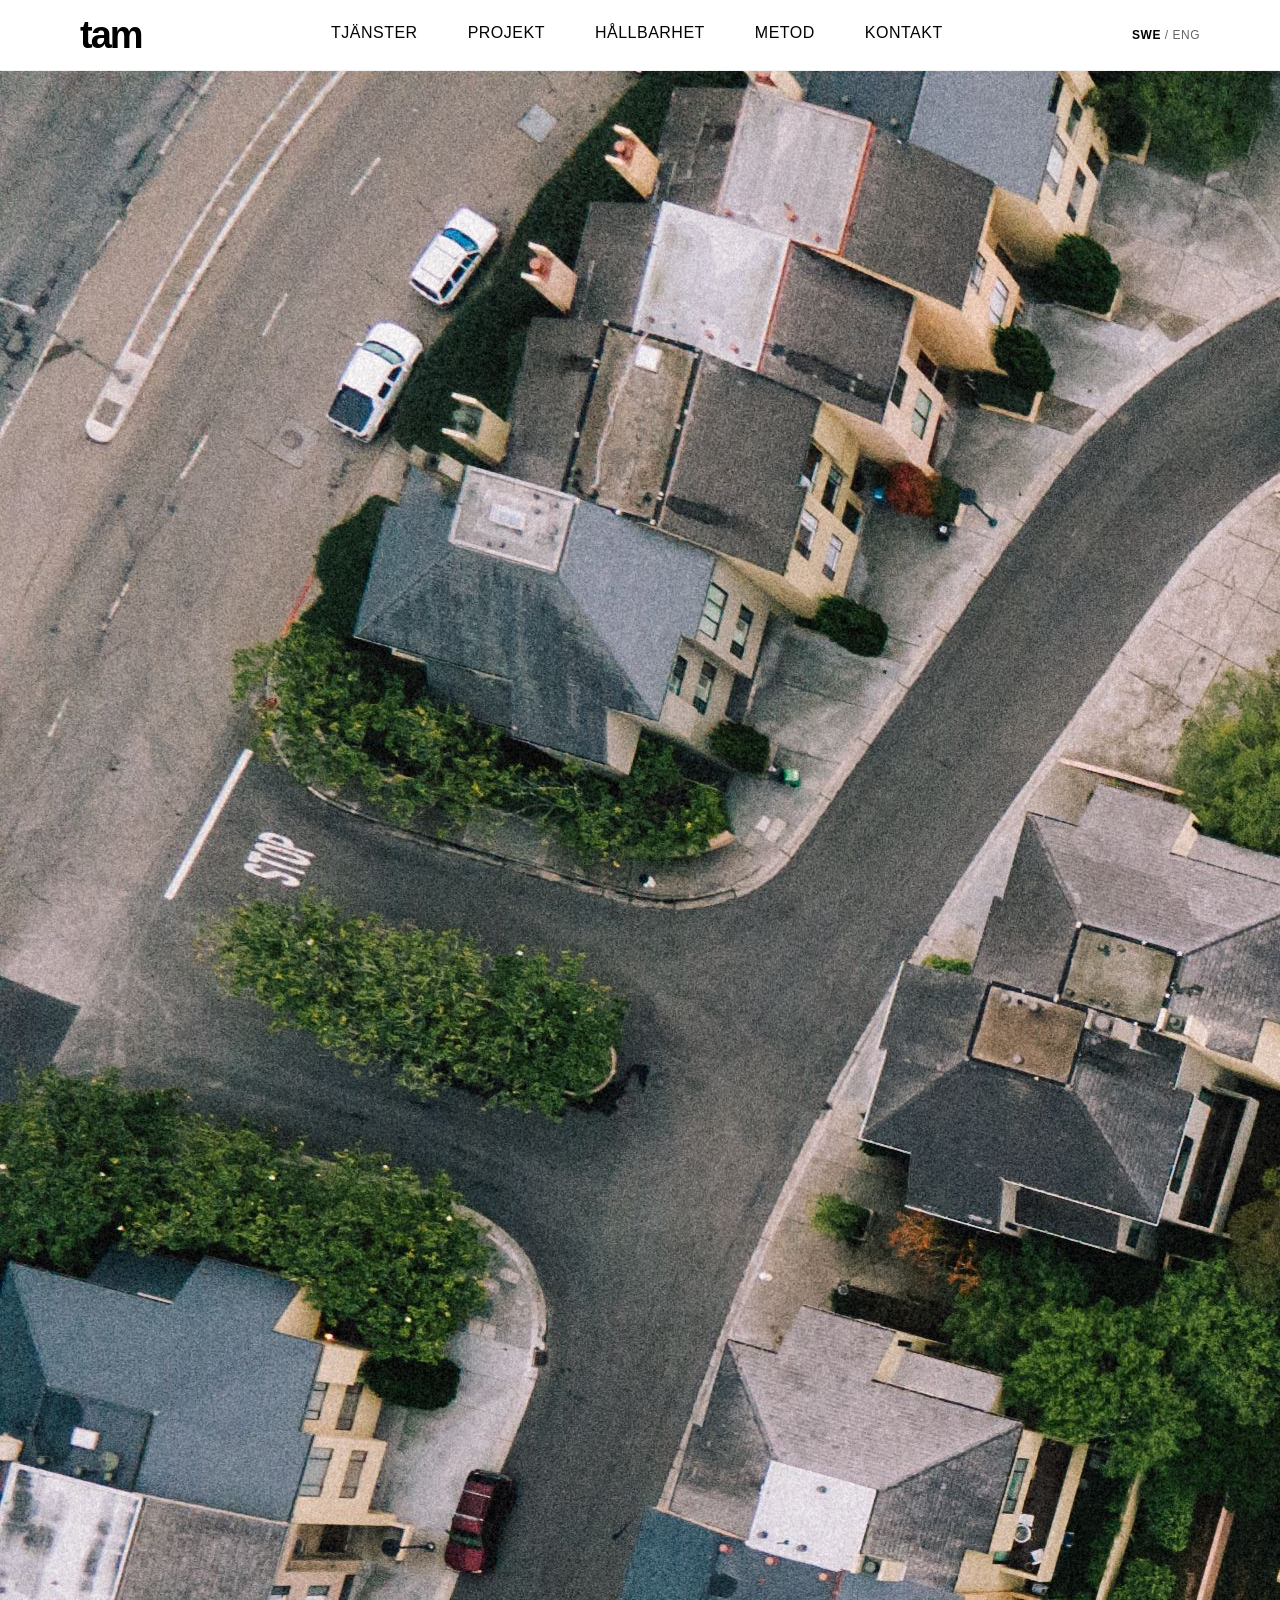
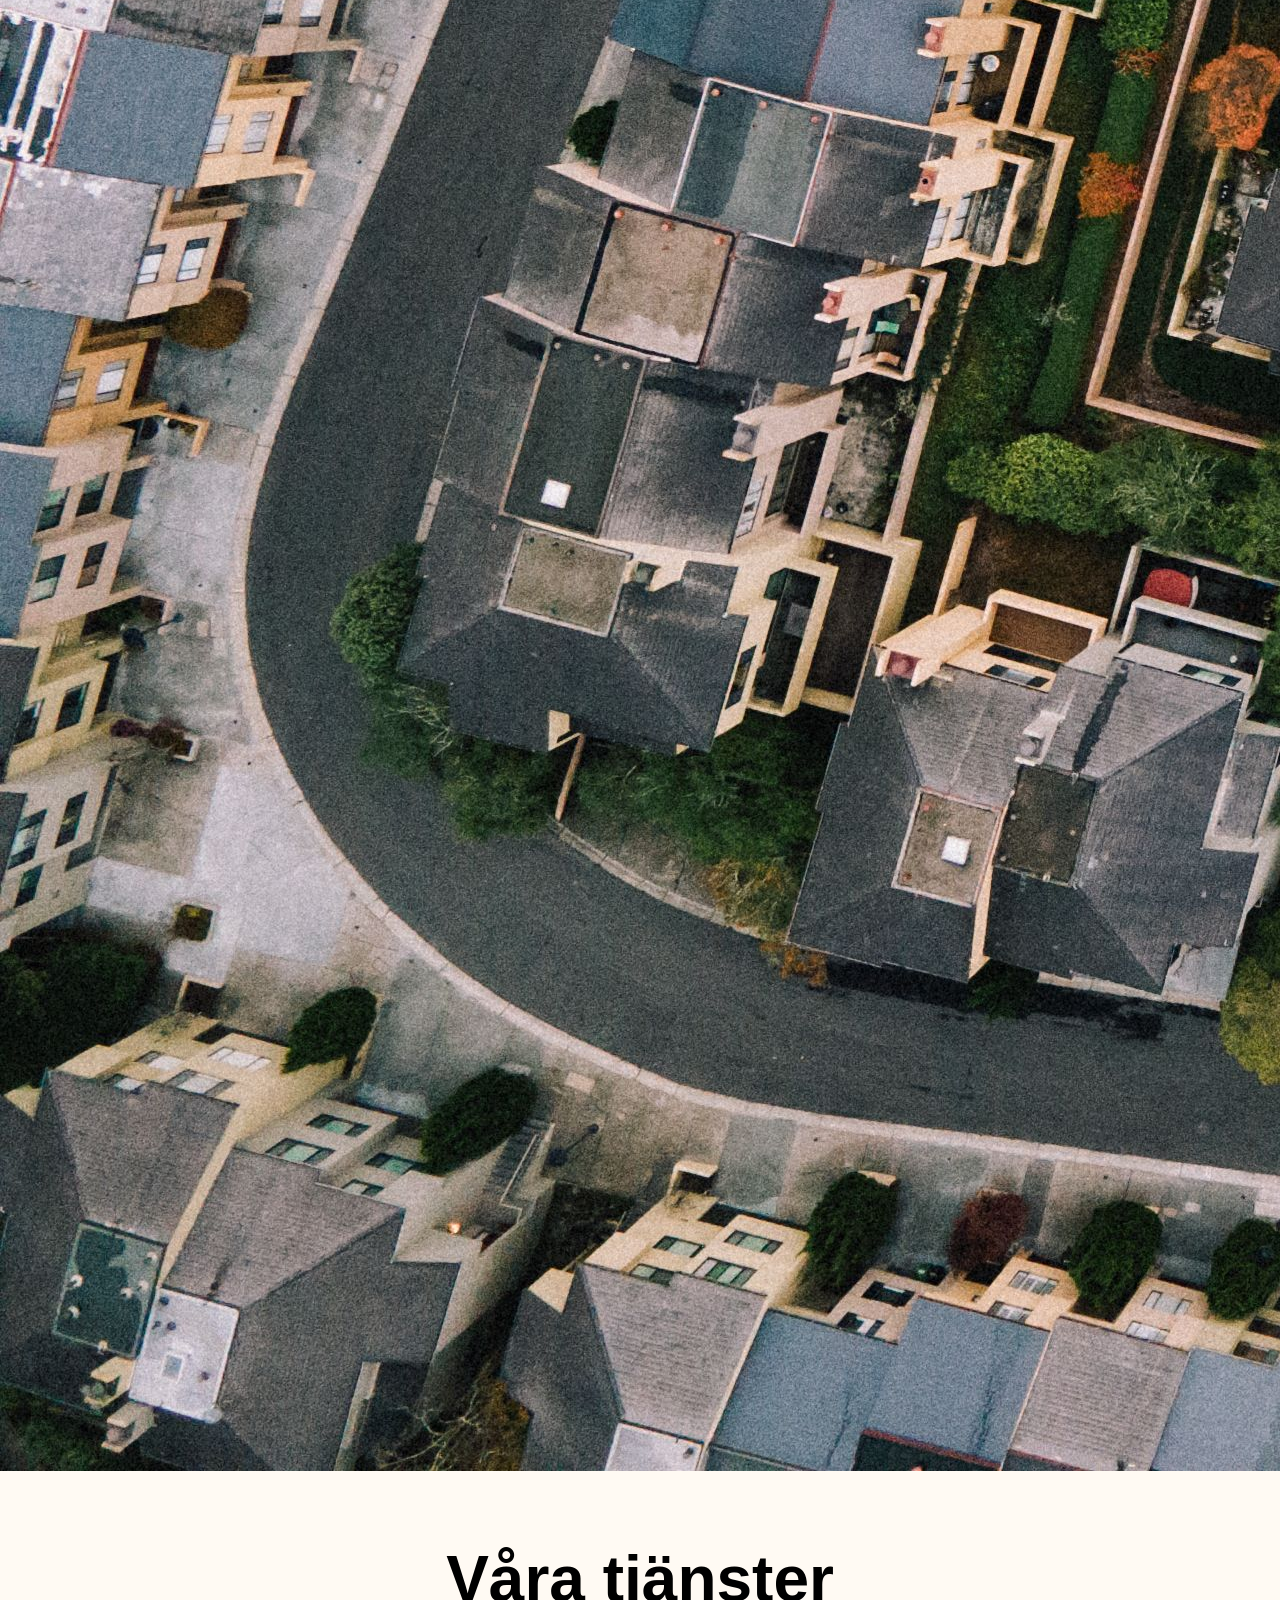
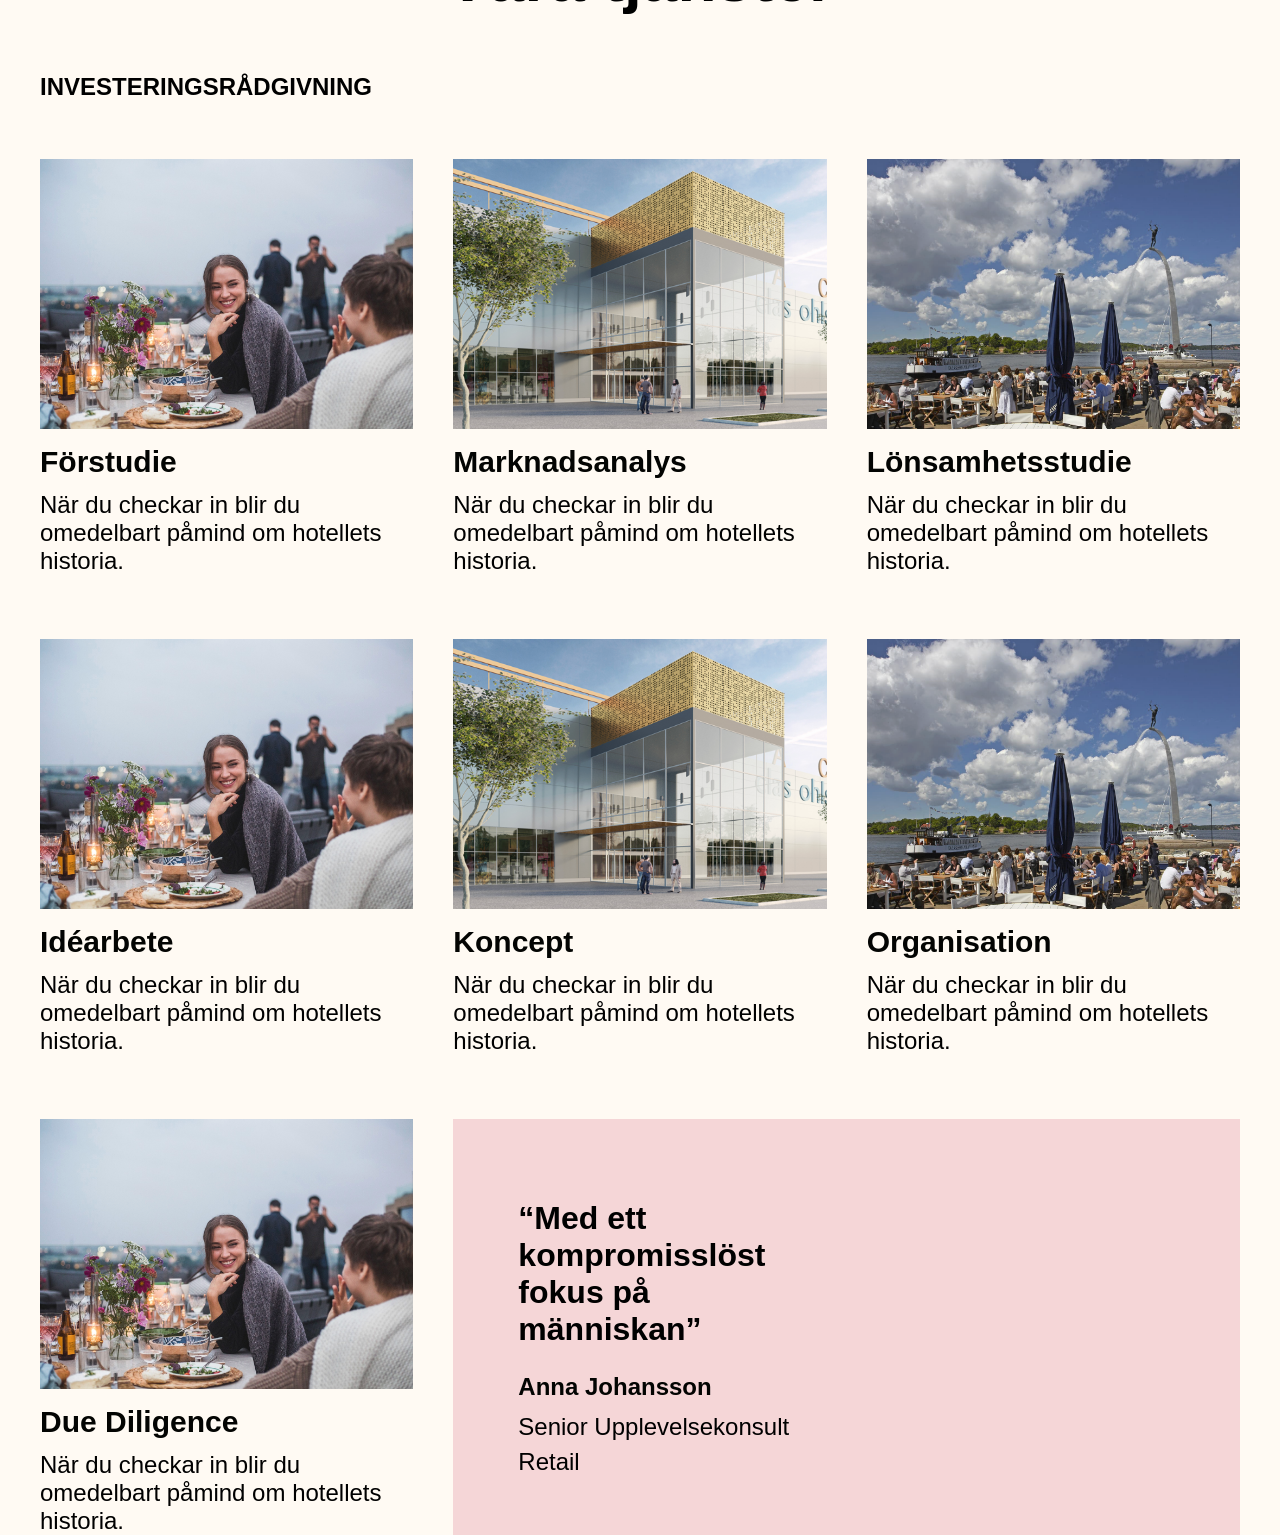
==== services.html @ a82e9031 "Add services page with layout, styles, and images" ====
<!DOCTYPE html>
<html lang="sv">
<head>
    <meta charset="UTF-8">
    <meta name="viewport" content="width=device-width, initial-scale=1.0">
      <link rel="stylesheet" href="https://use.typekit.net/byh4wcl.css" />
    <link rel="stylesheet" href="./assets/css/main.css" />
    <link rel="preconnect" href="https://fonts.googleapis.com" />
    <link rel="preconnect" href="https://fonts.gstatic.com" crossorigin />
    <title>TAM Group - Där historia möter framtid</title>
    
   
</head>
<body>
     <!-- HEADER -->
        <header class="site-header">
            <!-- Inner Container: 1559px max-width -->
            <div class="container header-inner">
                <a href="/" class="logo">tam</a>
                
                <nav class="main-nav">
                    <a href="#">TJÄNSTER</a>
                    <a href="#">PROJEKT</a>
                    <a href="#">HÅLLBARHET</a>
                    <a href="#" class="active">METOD</a> <!-- Marked active based on design -->
                    <a href="#">KONTAKT</a>
                </nav>

                <div class="lang-switch">
                    <a href="#" class="active">SWE</a> / <a href="#">ENG</a>
                </div>
            </div>
        </header>

        <!-- HERO MODULE -->
        <!-- Can be image or video. Using an img tag here with object-fit cover -->
        <section class="hero-module">
            <!-- Placeholder image resembling a European street facade -->
            <img src="./assets/images/banner.jpg" alt="Historical Building Background" class="hero-media">
        </section>

    <!-- Main Wrapper: 1724px max-width -->
    <div class="main-wrapper">
<section class="services">

    <div class="container">

        <h2 class="services__heading">
            Våra tjänster
        </h2>

        <!-- Group 1 -->
        <div class="services-group">

            <span class="services-group__label">
                INVESTERINGSRÅDGIVNING
            </span>

            <div class="services-grid">

                <article class="service-card">
                    <div class="service-card__image">
                        <img src="./assets/images/service-1.png" alt="Förstudie">
                    </div>

                    <h3 class="service-card__title">
                        Förstudie
                    </h3>

                    <p class="service-card__description">
                        När du checkar in blir du omedelbart påmind om hotellets historia.
                    </p>
                </article>

                <article class="service-card">
                    <div class="service-card__image">
                        <img src="./assets/images/service-2.png" alt="Marknadsanalys">
                    </div>

                    <h3 class="service-card__title">
                        Marknadsanalys
                    </h3>

                    <p class="service-card__description">
                        När du checkar in blir du omedelbart påmind om hotellets historia.
                    </p>
                </article>

                <article class="service-card">
                    <div class="service-card__image">
                        <img src="./assets/images/service-3.png" alt="Lönsamhetsstudie">
                    </div>

                    <h3 class="service-card__title">
                        Lönsamhetsstudie
                    </h3>

                    <p class="service-card__description">
                        När du checkar in blir du omedelbart påmind om hotellets historia.
                    </p>
                </article>

                <article class="service-card">
                    <div class="service-card__image">
                        <img src="./assets/images/service-1.png" alt="Idéarbete">
                    </div>

                    <h3 class="service-card__title">
                        Idéarbete
                    </h3>

                    <p class="service-card__description">
                        När du checkar in blir du omedelbart påmind om hotellets historia.
                    </p>
                </article>

                <article class="service-card">
                    <div class="service-card__image">
                        <img src="./assets/images/service-2.png" alt="Koncept">
                    </div>

                    <h3 class="service-card__title">
                        Koncept
                    </h3>

                    <p class="service-card__description">
                        När du checkar in blir du omedelbart påmind om hotellets historia.
                    </p>
                </article>

                <article class="service-card">
                    <div class="service-card__image">
                        <img src="./assets/images/service-3.png" alt="Organisation">
                    </div>

                    <h3 class="service-card__title">
                        Organisation
                    </h3>

                    <p class="service-card__description">
                        När du checkar in blir du omedelbart påmind om hotellets historia.
                    </p>
                </article>
                   <article class="service-card">
                    <div class="service-card__image">
                        <img src="./assets/images/service-1.png" alt="Organisation">
                    </div>

                    <h3 class="service-card__title">
                        Due Diligence
                    </h3>

                    <p class="service-card__description">
                        När du checkar in blir du omedelbart påmind om hotellets historia.
                    </p>
                </article>

                <!-- Testimonial Card -->
                <article class="testimonial-card">

    <div class="testimonial-card__content">

        <blockquote class="testimonial-card__quote">
            “Med ett kompromisslöst fokus på människan”
        </blockquote>

        <div class="testimonial-card__author">
            <h4 class="testimonial-card__name">
                Anna Johansson
            </h4>

            <p class="testimonial-card__position">
                Senior Upplevelsekonsult Retail
            </p>
        </div>

    </div>

    <div class="testimonial-card__image">
        <img src="./assets/images/testimonial.png" alt="Anna Johansson">
    </div>

</article>

            </div>

        </div>

    </div>

</section>
       

   
    </div>

</body>
</html>
---- assets/css/main.css ----
@import url("./modules/layout.css");
@import url("./modules/header.css");
@import url("./modules/hero.css");
@import url("./modules/testimonial.css");
@import url("./modules/service.css");
*,
*::before,
*::after {
  box-sizing: border-box;
  margin: 0;
  padding: 0;
}

body {
  font-family: "PP Agrandir", sans-serif;
  color: #000;
  background-color: #FFFAF3; /* Light background outside the wrapper */
}

a {
  text-decoration: none;
  color: inherit;
}
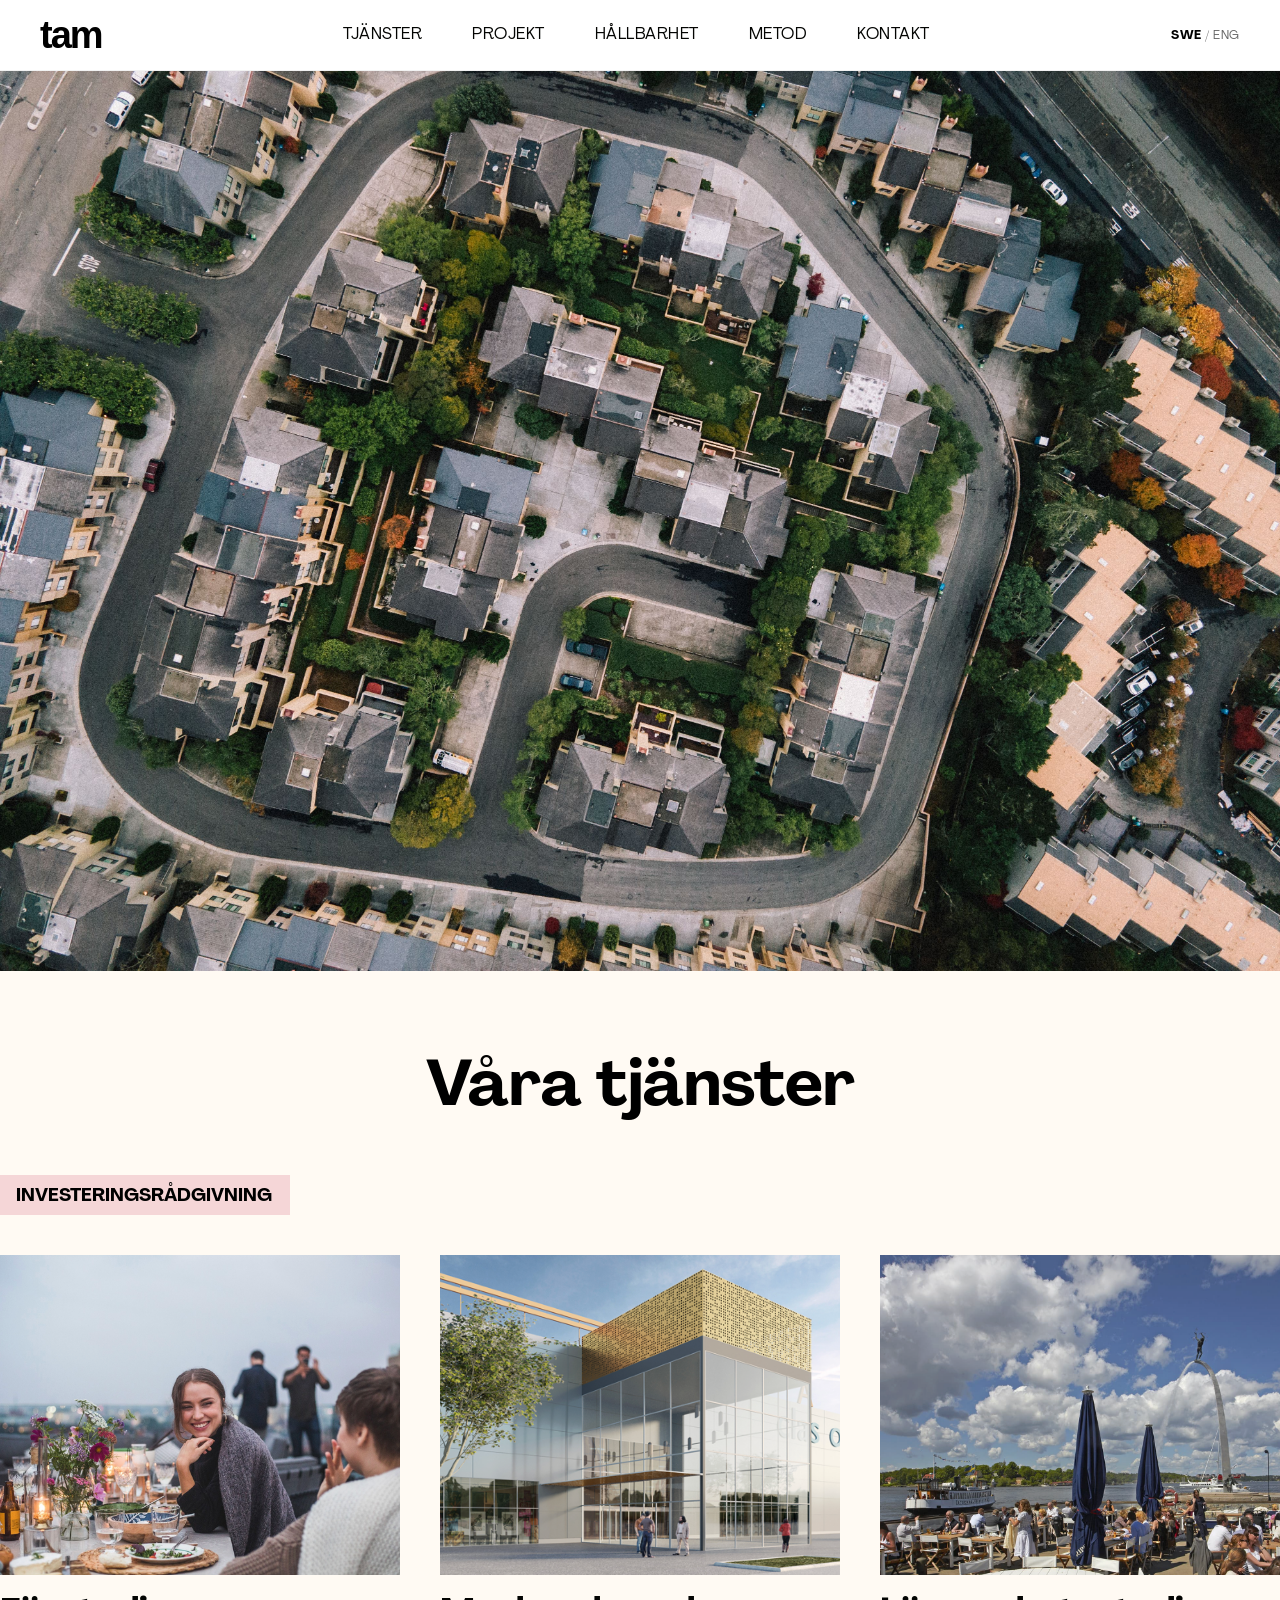
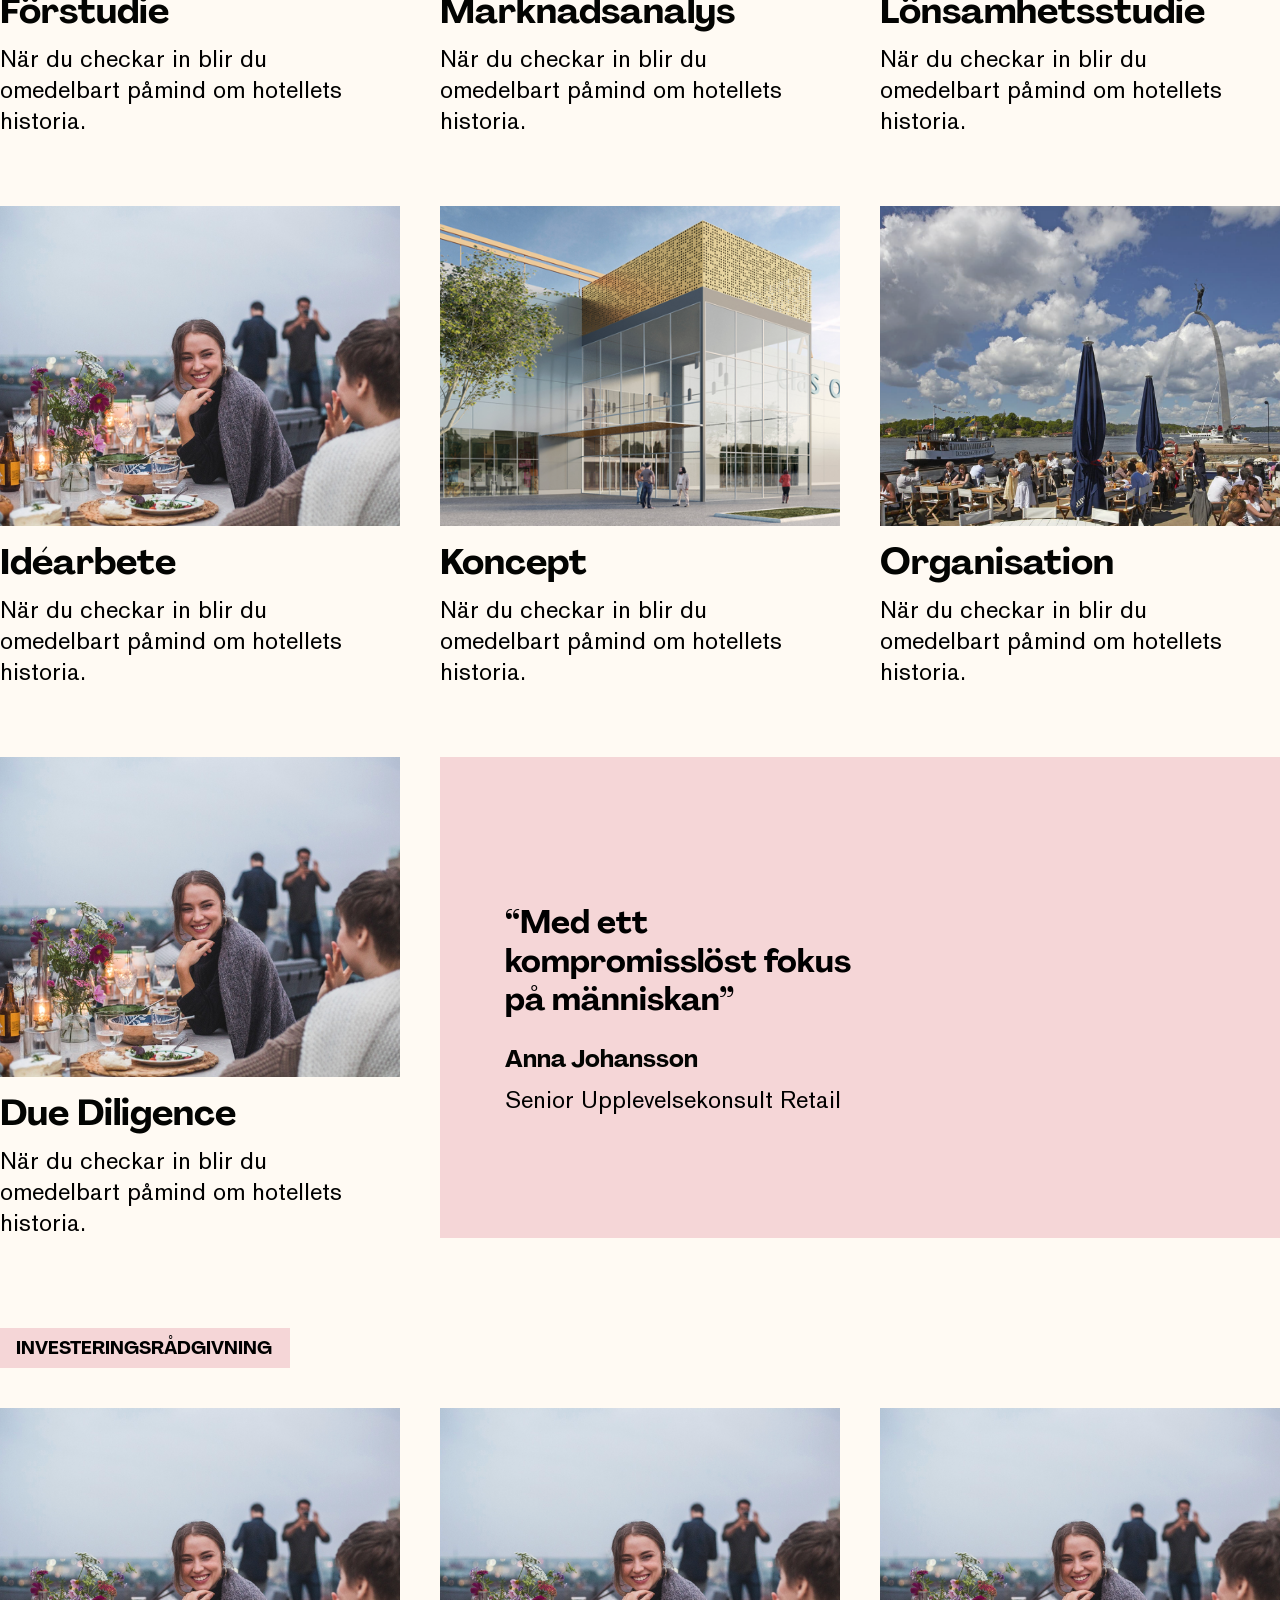
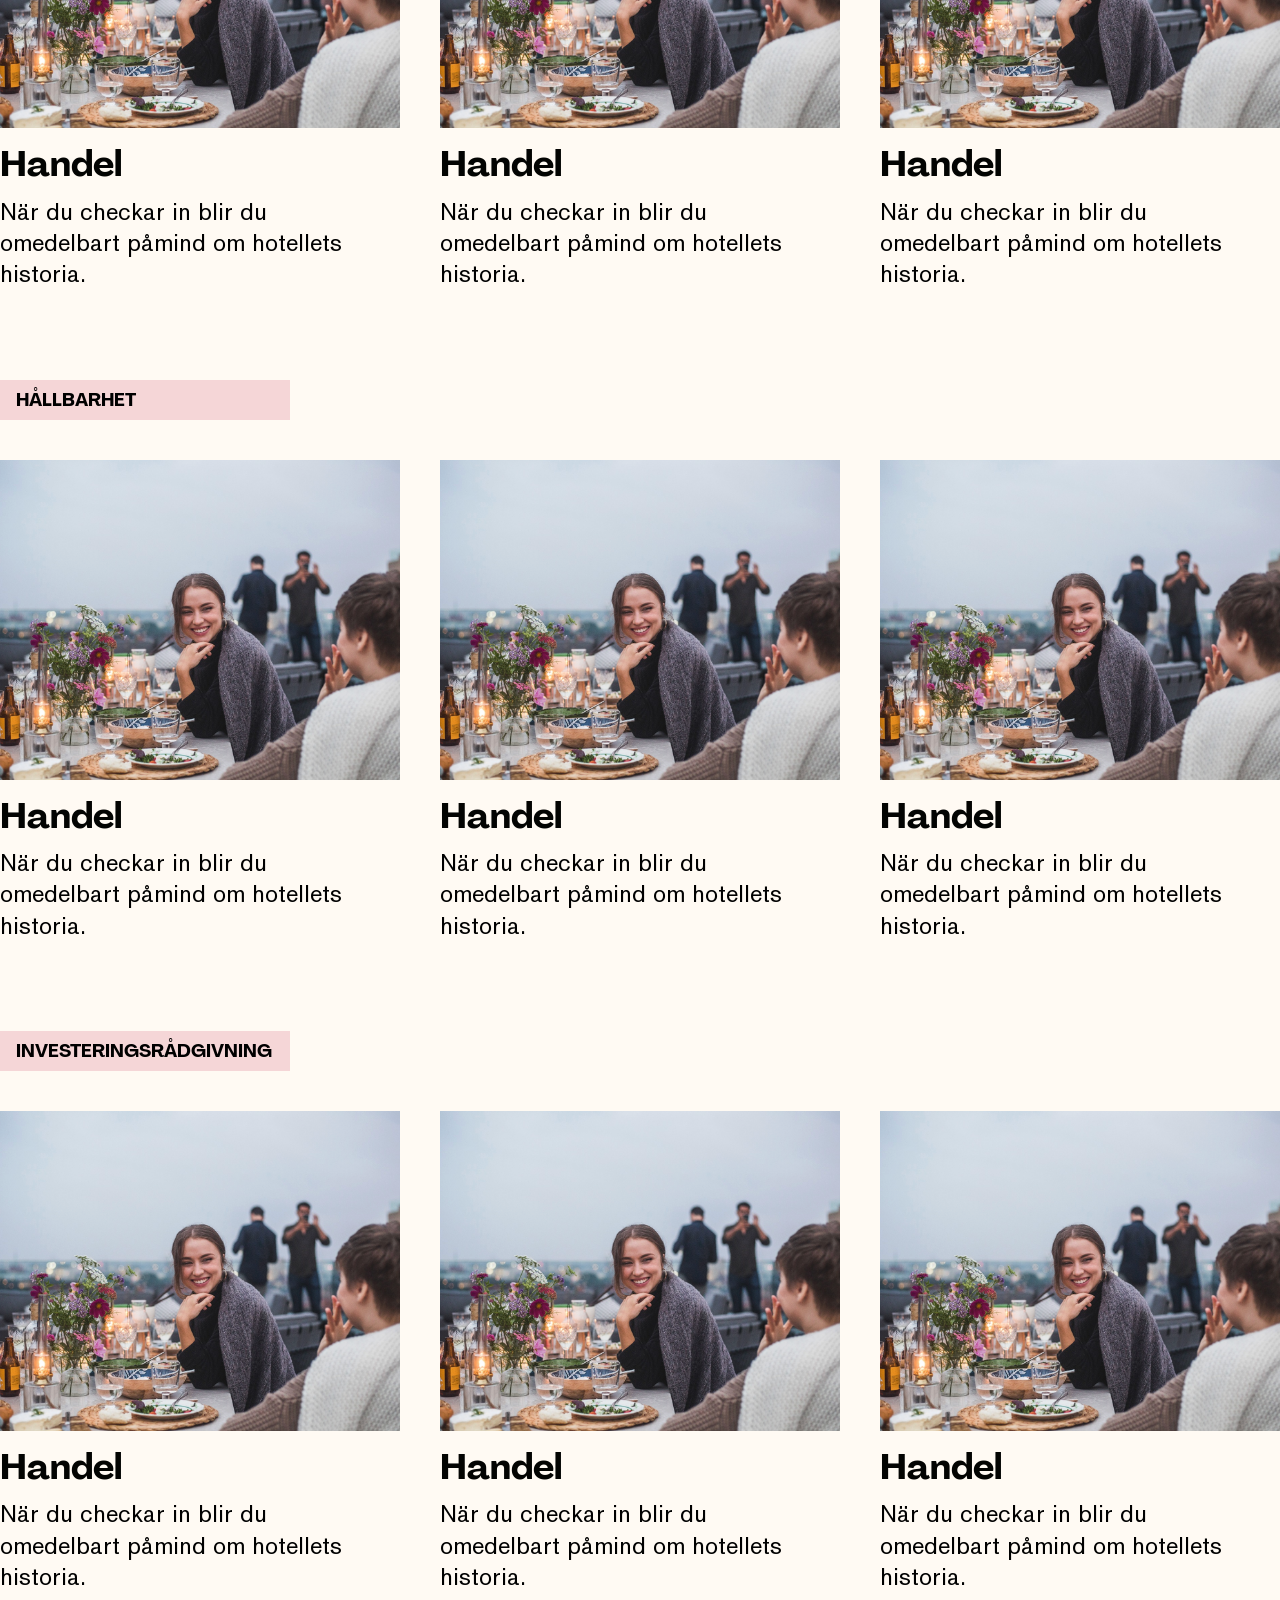
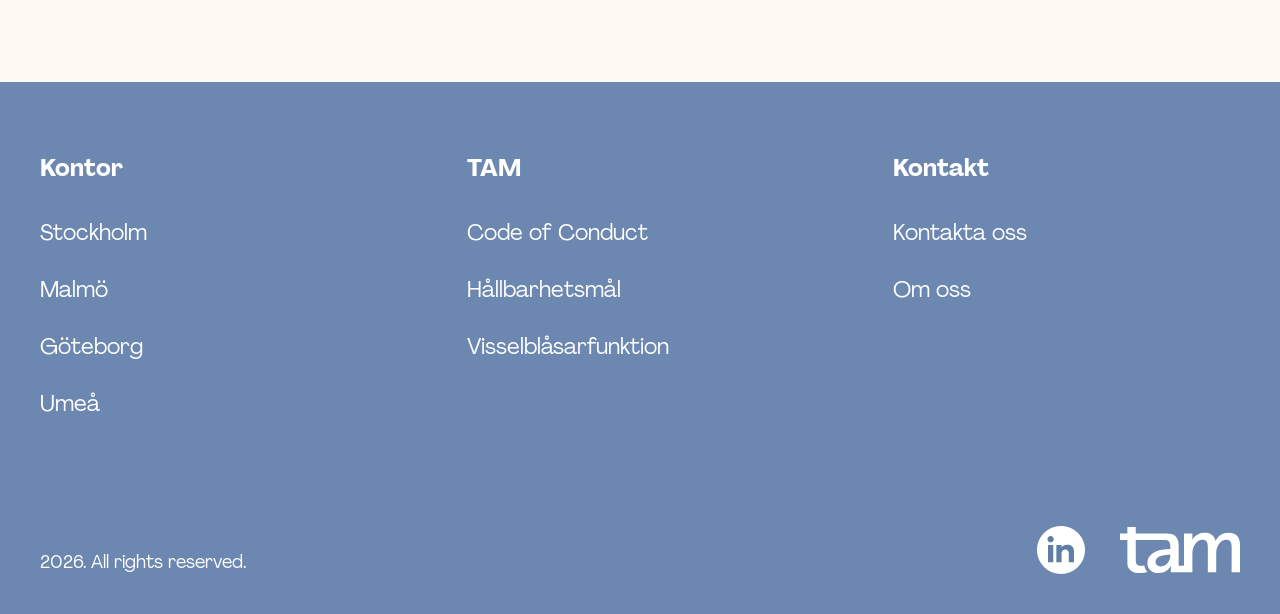
==== commit ae471dd9: "added project page" ====
--- a/services.html
+++ b/services.html
@@ -1,198 +1,415 @@
-<!DOCTYPE html>
+<!doctype html>
 <html lang="sv">
-<head>
-    <meta charset="UTF-8">
-    <meta name="viewport" content="width=device-width, initial-scale=1.0">
-      <link rel="stylesheet" href="https://use.typekit.net/byh4wcl.css" />
+  <head>
+    <meta charset="UTF-8" />
+    <meta name="viewport" content="width=device-width, initial-scale=1.0" />
+    <link rel="stylesheet" href="https://use.typekit.net/byh4wcl.css" />
     <link rel="stylesheet" href="./assets/css/main.css" />
     <link rel="preconnect" href="https://fonts.googleapis.com" />
     <link rel="preconnect" href="https://fonts.gstatic.com" crossorigin />
     <title>TAM Group - Där historia möter framtid</title>
-    
-   
-</head>
-<body>
-     <!-- HEADER -->
-        <header class="site-header">
-            <!-- Inner Container: 1559px max-width -->
-            <div class="container header-inner">
-                <a href="/" class="logo">tam</a>
-                
-                <nav class="main-nav">
-                    <a href="#">TJÄNSTER</a>
-                    <a href="#">PROJEKT</a>
-                    <a href="#">HÅLLBARHET</a>
-                    <a href="#" class="active">METOD</a> <!-- Marked active based on design -->
-                    <a href="#">KONTAKT</a>
-                </nav>
-
-                <div class="lang-switch">
-                    <a href="#" class="active">SWE</a> / <a href="#">ENG</a>
-                </div>
-            </div>
-        </header>
-
-        <!-- HERO MODULE -->
-        <!-- Can be image or video. Using an img tag here with object-fit cover -->
-        <section class="hero-module">
-            <!-- Placeholder image resembling a European street facade -->
-            <img src="./assets/images/banner.jpg" alt="Historical Building Background" class="hero-media">
-        </section>
-
-    <!-- Main Wrapper: 1724px max-width -->
-    <div class="main-wrapper">
-<section class="services">
-
-    <div class="container">
-
-        <h2 class="services__heading">
-            Våra tjänster
-        </h2>
-
-        <!-- Group 1 -->
-        <div class="services-group">
-
-            <span class="services-group__label">
-                INVESTERINGSRÅDGIVNING
-            </span>
+  </head>
+  <body>
+    <div class="main">
+      <!-- HEADER -->
+      <header class="site-header">
+        <!-- Inner Container: 1559px max-width -->
+        <div class="container header-inner">
+          <a href="/" class="logo">tam</a>
+
+          <nav class="main-nav">
+            <a href="#">TJÄNSTER</a>
+            <a href="#">PROJEKT</a>
+            <a href="#">HÅLLBARHET</a>
+            <a href="#" class="active">METOD</a>
+            <!-- Marked active based on design -->
+            <a href="#">KONTAKT</a>
+          </nav>
+
+          <div class="lang-switch">
+            <a href="#" class="active">SWE</a> / <a href="#">ENG</a>
+          </div>
+        </div>
+      </header>
+      <section class="hero-banner-section">
+        <div class="hero-banner-wrapper">
+          <div class="hero-banner-image">
+            <img src="./assets/images/banner.jpg" alt="Hero Banner" />
+          </div>
+        </div>
+      </section>
+
+      <section class="services">
+        <div class="container">
+          <h2>Våra tjänster</h2>
+
+          <div class="services-group">
+            <div class="services-group__header">
+              <span> INVESTERINGSRÅDGIVNING </span>
+            </div>
 
             <div class="services-grid">
-
-                <article class="service-card">
-                    <div class="service-card__image">
-                        <img src="./assets/images/service-1.png" alt="Förstudie">
-                    </div>
-
-                    <h3 class="service-card__title">
-                        Förstudie
-                    </h3>
-
-                    <p class="service-card__description">
-                        När du checkar in blir du omedelbart påmind om hotellets historia.
+              <article class="service-card">
+                <div class="service-card__image">
+                  <img src="./assets/images/service-1.png" alt="Förstudie" />
+                </div>
+
+                <div class="service-card__body">
+                  <h3>Förstudie</h3>
+
+                  <p>
+                    När du checkar in blir du omedelbart påmind om hotellets
+                    historia.
+                  </p>
+                </div>
+              </article>
+
+              <article class="service-card">
+                <div class="service-card__image">
+                  <img
+                    src="./assets/images/service-2.png"
+                    alt="Marknadsanalys"
+                  />
+                </div>
+
+                <div class="service-card__body">
+                  <h3>Marknadsanalys</h3>
+
+                  <p>
+                    När du checkar in blir du omedelbart påmind om hotellets
+                    historia.
+                  </p>
+                </div>
+              </article>
+
+              <article class="service-card">
+                <div class="service-card__image">
+                  <img
+                    src="./assets/images/service-3.png"
+                    alt="Lönsamhetsstudie"
+                  />
+                </div>
+
+                <div class="service-card__body">
+                  <h3>Lönsamhetsstudie</h3>
+
+                  <p>
+                    När du checkar in blir du omedelbart påmind om hotellets
+                    historia.
+                  </p>
+                </div>
+              </article>
+
+              <article class="service-card">
+                <div class="service-card__image">
+                  <img src="./assets/images/service-1.png" alt="Idéarbete" />
+                </div>
+
+                <div class="service-card__body">
+                  <h3 class="service-card__title">Idéarbete</h3>
+
+                  <p class="service-card__description">
+                    När du checkar in blir du omedelbart påmind om hotellets
+                    historia.
+                  </p>
+                </div>
+              </article>
+
+              <article class="service-card">
+                <div class="service-card__image">
+                  <img src="./assets/images/service-2.png" alt="Koncept" />
+                </div>
+
+                <div class="service-card__body">
+                  <h3 class="service-card__title">Koncept</h3>
+
+                  <p class="service-card__description">
+                    När du checkar in blir du omedelbart påmind om hotellets
+                    historia.
+                  </p>
+                </div>
+              </article>
+
+              <article class="service-card">
+                <div class="service-card__image">
+                  <img src="./assets/images/service-3.png" alt="Organisation" />
+                </div>
+
+                <div class="service-card__body">
+                  <h3 class="service-card__title">Organisation</h3>
+
+                  <p class="service-card__description">
+                    När du checkar in blir du omedelbart påmind om hotellets
+                    historia.
+                  </p>
+                </div>
+              </article>
+
+              <article class="service-card">
+                <div class="service-card__image">
+                  <img
+                    src="./assets/images/service-1.png"
+                    alt="Due Diligence"
+                  />
+                </div>
+
+                <div class="service-card__body">
+                  <h3 class="service-card__title">Due Diligence</h3>
+
+                  <p class="service-card__description">
+                    När du checkar in blir du omedelbart påmind om hotellets
+                    historia.
+                  </p>
+                </div>
+              </article>
+
+              <!-- Testimonial Card -->
+
+              <article class="testimonial-card">
+                <div class="testimonial-card__content">
+                  <blockquote class="testimonial-card__quote">
+                    “Med ett kompromisslöst fokus på människan”
+                  </blockquote>
+
+                  <div class="testimonial-card__author">
+                    <h4 class="testimonial-card__name">Anna Johansson</h4>
+
+                    <p class="testimonial-card__position">
+                      Senior Upplevelsekonsult Retail
                     </p>
-                </article>
-
-                <article class="service-card">
-                    <div class="service-card__image">
-                        <img src="./assets/images/service-2.png" alt="Marknadsanalys">
-                    </div>
-
-                    <h3 class="service-card__title">
-                        Marknadsanalys
-                    </h3>
-
-                    <p class="service-card__description">
-                        När du checkar in blir du omedelbart påmind om hotellets historia.
-                    </p>
-                </article>
-
-                <article class="service-card">
-                    <div class="service-card__image">
-                        <img src="./assets/images/service-3.png" alt="Lönsamhetsstudie">
-                    </div>
-
-                    <h3 class="service-card__title">
-                        Lönsamhetsstudie
-                    </h3>
-
-                    <p class="service-card__description">
-                        När du checkar in blir du omedelbart påmind om hotellets historia.
-                    </p>
-                </article>
-
-                <article class="service-card">
-                    <div class="service-card__image">
-                        <img src="./assets/images/service-1.png" alt="Idéarbete">
-                    </div>
-
-                    <h3 class="service-card__title">
-                        Idéarbete
-                    </h3>
-
-                    <p class="service-card__description">
-                        När du checkar in blir du omedelbart påmind om hotellets historia.
-                    </p>
-                </article>
-
-                <article class="service-card">
-                    <div class="service-card__image">
-                        <img src="./assets/images/service-2.png" alt="Koncept">
-                    </div>
-
-                    <h3 class="service-card__title">
-                        Koncept
-                    </h3>
-
-                    <p class="service-card__description">
-                        När du checkar in blir du omedelbart påmind om hotellets historia.
-                    </p>
-                </article>
-
-                <article class="service-card">
-                    <div class="service-card__image">
-                        <img src="./assets/images/service-3.png" alt="Organisation">
-                    </div>
-
-                    <h3 class="service-card__title">
-                        Organisation
-                    </h3>
-
-                    <p class="service-card__description">
-                        När du checkar in blir du omedelbart påmind om hotellets historia.
-                    </p>
-                </article>
-                   <article class="service-card">
-                    <div class="service-card__image">
-                        <img src="./assets/images/service-1.png" alt="Organisation">
-                    </div>
-
-                    <h3 class="service-card__title">
-                        Due Diligence
-                    </h3>
-
-                    <p class="service-card__description">
-                        När du checkar in blir du omedelbart påmind om hotellets historia.
-                    </p>
-                </article>
-
-                <!-- Testimonial Card -->
-                <article class="testimonial-card">
-
-    <div class="testimonial-card__content">
-
-        <blockquote class="testimonial-card__quote">
-            “Med ett kompromisslöst fokus på människan”
-        </blockquote>
-
-        <div class="testimonial-card__author">
-            <h4 class="testimonial-card__name">
-                Anna Johansson
-            </h4>
-
-            <p class="testimonial-card__position">
-                Senior Upplevelsekonsult Retail
-            </p>
-        </div>
-
+                  </div>
+                </div>
+
+                <div class="testimonial-card__image">
+                  <img
+                    src="./assets/images/testimonial.png"
+                    alt="Anna Johansson"
+                  />
+                </div>
+              </article>
+            </div>
+          </div>
+        </div>
+      </section>
+
+      <section class="services">
+        <div class="container">
+          <div class="services-group">
+            <div class="services-group__header">
+              <span> INVESTERINGSRÅDGIVNING </span>
+            </div>
+
+            <div class="services-grid">
+              <article class="service-card">
+                <div class="service-card__image">
+                  <img src="./assets/images/service-1.png" alt="" />
+                </div>
+
+                <div class="service-card__body">
+                  <h3>Handel</h3>
+
+                  <p>
+                    När du checkar in blir du omedelbart påmind om hotellets
+                    historia.
+                  </p>
+                </div>
+              </article>
+
+              <article class="service-card">
+                <div class="service-card__image">
+                  <img src="./assets/images/service-1.png" alt="" />
+                </div>
+
+                <div class="service-card__body">
+                  <h3>Handel</h3>
+
+                  <p>
+                    När du checkar in blir du omedelbart påmind om hotellets
+                    historia.
+                  </p>
+                </div>
+              </article>
+
+              <article class="service-card">
+                <div class="service-card__image">
+                  <img src="./assets/images/service-1.png" alt="" />
+                </div>
+
+                <div class="service-card__body">
+                  <h3>Handel</h3>
+
+                  <p>
+                    När du checkar in blir du omedelbart påmind om hotellets
+                    historia.
+                  </p>
+                </div>
+              </article>
+            </div>
+          </div>
+        </div>
+      </section>
+
+      <section class="services">
+        <div class="container">
+          <div class="services-group">
+            <div class="services-group__header">
+              <span> HÅLLBARHET </span>
+            </div>
+
+            <div class="services-grid">
+              <article class="service-card">
+                <div class="service-card__image">
+                  <img src="./assets/images/service-1.png" alt="" />
+                </div>
+
+                <div class="service-card__body">
+                  <h3>Handel</h3>
+
+                  <p>
+                    När du checkar in blir du omedelbart påmind om hotellets
+                    historia.
+                  </p>
+                </div>
+              </article>
+
+              <article class="service-card">
+                <div class="service-card__image">
+                  <img src="./assets/images/service-1.png" alt="" />
+                </div>
+
+                <div class="service-card__body">
+                  <h3>Handel</h3>
+
+                  <p>
+                    När du checkar in blir du omedelbart påmind om hotellets
+                    historia.
+                  </p>
+                </div>
+              </article>
+
+              <article class="service-card">
+                <div class="service-card__image">
+                  <img src="./assets/images/service-1.png" alt="" />
+                </div>
+
+                <div class="service-card__body">
+                  <h3>Handel</h3>
+
+                  <p>
+                    När du checkar in blir du omedelbart påmind om hotellets
+                    historia.
+                  </p>
+                </div>
+              </article>
+            </div>
+          </div>
+        </div>
+      </section>
+
+      <section class="services">
+        <div class="container">
+          <div class="services-group">
+            <div class="services-group__header">
+              <span> INVESTERINGSRÅDGIVNING </span>
+            </div>
+
+            <div class="services-grid">
+              <article class="service-card">
+                <div class="service-card__image">
+                  <img src="./assets/images/service-1.png" alt="" />
+                </div>
+
+                <div class="service-card__body">
+                  <h3>Handel</h3>
+
+                  <p>
+                    När du checkar in blir du omedelbart påmind om hotellets
+                    historia.
+                  </p>
+                </div>
+              </article>
+
+              <article class="service-card">
+                <div class="service-card__image">
+                  <img src="./assets/images/service-1.png" alt="" />
+                </div>
+
+                <div class="service-card__body">
+                  <h3>Handel</h3>
+
+                  <p>
+                    När du checkar in blir du omedelbart påmind om hotellets
+                    historia.
+                  </p>
+                </div>
+              </article>
+
+              <article class="service-card">
+                <div class="service-card__image">
+                  <img src="./assets/images/service-1.png" alt="" />
+                </div>
+
+                <div class="service-card__body">
+                  <h3>Handel</h3>
+
+                  <p>
+                    När du checkar in blir du omedelbart påmind om hotellets
+                    historia.
+                  </p>
+                </div>
+              </article>
+            </div>
+          </div>
+        </div>
+      </section>
+
+      <footer class="footer-section">
+        <div class="main-wrapper footer-container">
+          <div class="footer-columns">
+            <div class="footer-column">
+              <div class="footer-heading">Kontor</div>
+
+              <ul class="footer-links">
+                <li><a href="#">Stockholm</a></li>
+                <li><a href="#">Malmö</a></li>
+                <li><a href="#">Göteborg</a></li>
+                <li><a href="#">Umeå</a></li>
+              </ul>
+            </div>
+
+            <div class="footer-column">
+              <div class="footer-heading">TAM</div>
+
+              <ul class="footer-links">
+                <li><a href="#">Code of Conduct</a></li>
+                <li><a href="#">Hållbarhetsmål</a></li>
+                <li><a href="#">Visselblåsarfunktion</a></li>
+              </ul>
+            </div>
+
+            <div class="footer-column">
+              <div class="footer-heading">Kontakt</div>
+
+              <ul class="footer-links">
+                <li><a href="#">Kontakta oss</a></li>
+                <li><a href="#">Om oss</a></li>
+              </ul>
+            </div>
+          </div>
+
+          <div class="footer-bottom">
+            <div class="footer-copyright">2026. All rights reserved.</div>
+
+            <div class="footer-brand">
+              <a href="#" class="linkedin-icon">
+                <img src="./assets/images/linkedin.svg" alt="LinkedIn Icon" />
+              </a>
+
+              <img src="./assets/images/footerLogo.svg" alt="TAM Logo" />
+            </div>
+          </div>
+        </div>
+      </footer>
     </div>
-
-    <div class="testimonial-card__image">
-        <img src="./assets/images/testimonial.png" alt="Anna Johansson">
-    </div>
-
-</article>
-
-            </div>
-
-        </div>
-
-    </div>
-
-</section>
-       
-
-   
-    </div>
-
-</body>
-</html>+  </body>
+</html>
--- a/assets/css/main.css
+++ b/assets/css/main.css
@@ -2,6 +2,13 @@
 @import url("./modules/header.css");
 @import url("./modules/hero.css");
 @import url("./modules/testimonial.css");
+@import url("./modules/two-block.css");
+@import url("./modules/footer.css");
+@import url("./modules/Image-Content-Banner.css");
+@import url("./modules//featured-story.css");
+@import url("./modules/two-column.css");
+@import url("./modules/contact.css");
+@import url("./modules/project.css");
 @import url("./modules/service.css");
 *,
 *::before,
@@ -10,6 +17,126 @@
   margin: 0;
   padding: 0;
 }
+
+@font-face {
+    font-family: 'PP Agrandir';
+    src: url('../fonts/PPAgrandir-Black.woff2') format('woff2'),
+         url('../fonts/PPAgrandir-Black.woff') format('woff');
+    font-weight: 900;
+    font-style: normal;
+}
+
+@font-face {
+    font-family: 'PP Agrandir';
+    src: url('../fonts/PPAgrandir-BlackItalic.woff2') format('woff2'),
+         url('../fonts/PPAgrandir-BlackItalic.woff') format('woff');
+    font-weight: 900;
+    font-style: italic;
+}
+
+@font-face {
+    font-family: 'PP Agrandir';
+    src: url('../fonts/PPAgrandir-Bold.woff2') format('woff2'),
+         url('../fonts/PPAgrandir-Bold.woff') format('woff');
+    font-weight: 700;
+    font-style: normal;
+}
+
+@font-face {
+    font-family: 'PP Agrandir';
+    src: url('../fonts/PPAgrandir-BoldItalic.woff2') format('woff2'),
+         url('../fonts/PPAgrandir-BoldItalic.woff') format('woff');
+    font-weight: 700;
+    font-style: italic;
+}
+
+@font-face {
+    font-family: 'PP Agrandir';
+    src: url('../fonts/PPAgrandir-Heavy.woff2') format('woff2'),
+         url('../fonts/PPAgrandir-Heavy.woff') format('woff');
+    font-weight: 800;
+    font-style: normal;
+}
+
+@font-face {
+    font-family: 'PP Agrandir';
+    src: url('../fonts/PPAgrandir-HeavyItalic.woff2') format('woff2'),
+         url('../fonts/PPAgrandir-HeavyItalic.woff') format('woff');
+    font-weight: 800;
+    font-style: italic;
+}
+
+@font-face {
+    font-family: 'PP Agrandir';
+    src: url('../fonts/PPAgrandir-Italic.woff2') format('woff2'),
+         url('../fonts/PPAgrandir-Italic.woff') format('woff');
+    font-weight: 400;
+    font-style: italic;
+}
+
+@font-face {
+    font-family: 'PP Agrandir';
+    src: url('../fonts/PPAgrandir-Light.woff2') format('woff2'),
+         url('../fonts/PPAgrandir-Light.woff') format('woff');
+    font-weight: 300;
+    font-style: normal;
+}
+
+@font-face {
+    font-family: 'PP Agrandir';
+    src: url('../fonts/PPAgrandir-LightItalic.woff2') format('woff2'),
+         url('../fonts/PPAgrandir-LightItalic.woff') format('woff');
+    font-weight: 300;
+    font-style: italic;
+}
+
+@font-face {
+    font-family: 'PP Agrandir';
+    src: url('../fonts/PPAgrandir-Medium.woff2') format('woff2'),
+         url('../fonts/PPAgrandir-Medium.woff') format('woff');
+    font-weight: 500;
+    font-style: normal;
+}
+
+@font-face {
+    font-family: 'PP Agrandir';
+    src: url('../fonts/PPAgrandir-MediumItalic.woff2') format('woff2'),
+         url('../fonts/PPAgrandir-MediumItalic.woff') format('woff');
+    font-weight: 500;
+    font-style: italic;
+}
+
+@font-face {
+    font-family: 'PP Agrandir';
+    src: url('../fonts/PPAgrandir-Regular.woff2') format('woff2'),
+         url('../fonts/PPAgrandir-Regular.woff') format('woff');
+    font-weight: 400;
+    font-style: normal;
+}
+
+@font-face {
+    font-family: 'PP Agrandir';
+    src: url('../fonts/PPAgrandir-Thin.woff2') format('woff2'),
+         url('../fonts/PPAgrandir-Thin.woff') format('woff');
+    font-weight: 200;
+    font-style: normal;
+}
+
+@font-face {
+    font-family: 'PP Agrandir';
+    src: url('../fonts/PPAgrandir-ThinItalic.woff2') format('woff2'),
+         url('../fonts/PPAgrandir-ThinItalic.woff') format('woff');
+    font-weight: 200;
+    font-style: italic;
+}
+
+@font-face {
+    font-family: 'Akzidenz-Grotesk BQ';
+    src: url('../fonts/akzidenz-grotesk-bq-regular.ttf') format('truetype');
+    font-weight: 500;
+    font-style: normal;
+}
+
 
 body {
   font-family: "PP Agrandir", sans-serif;
